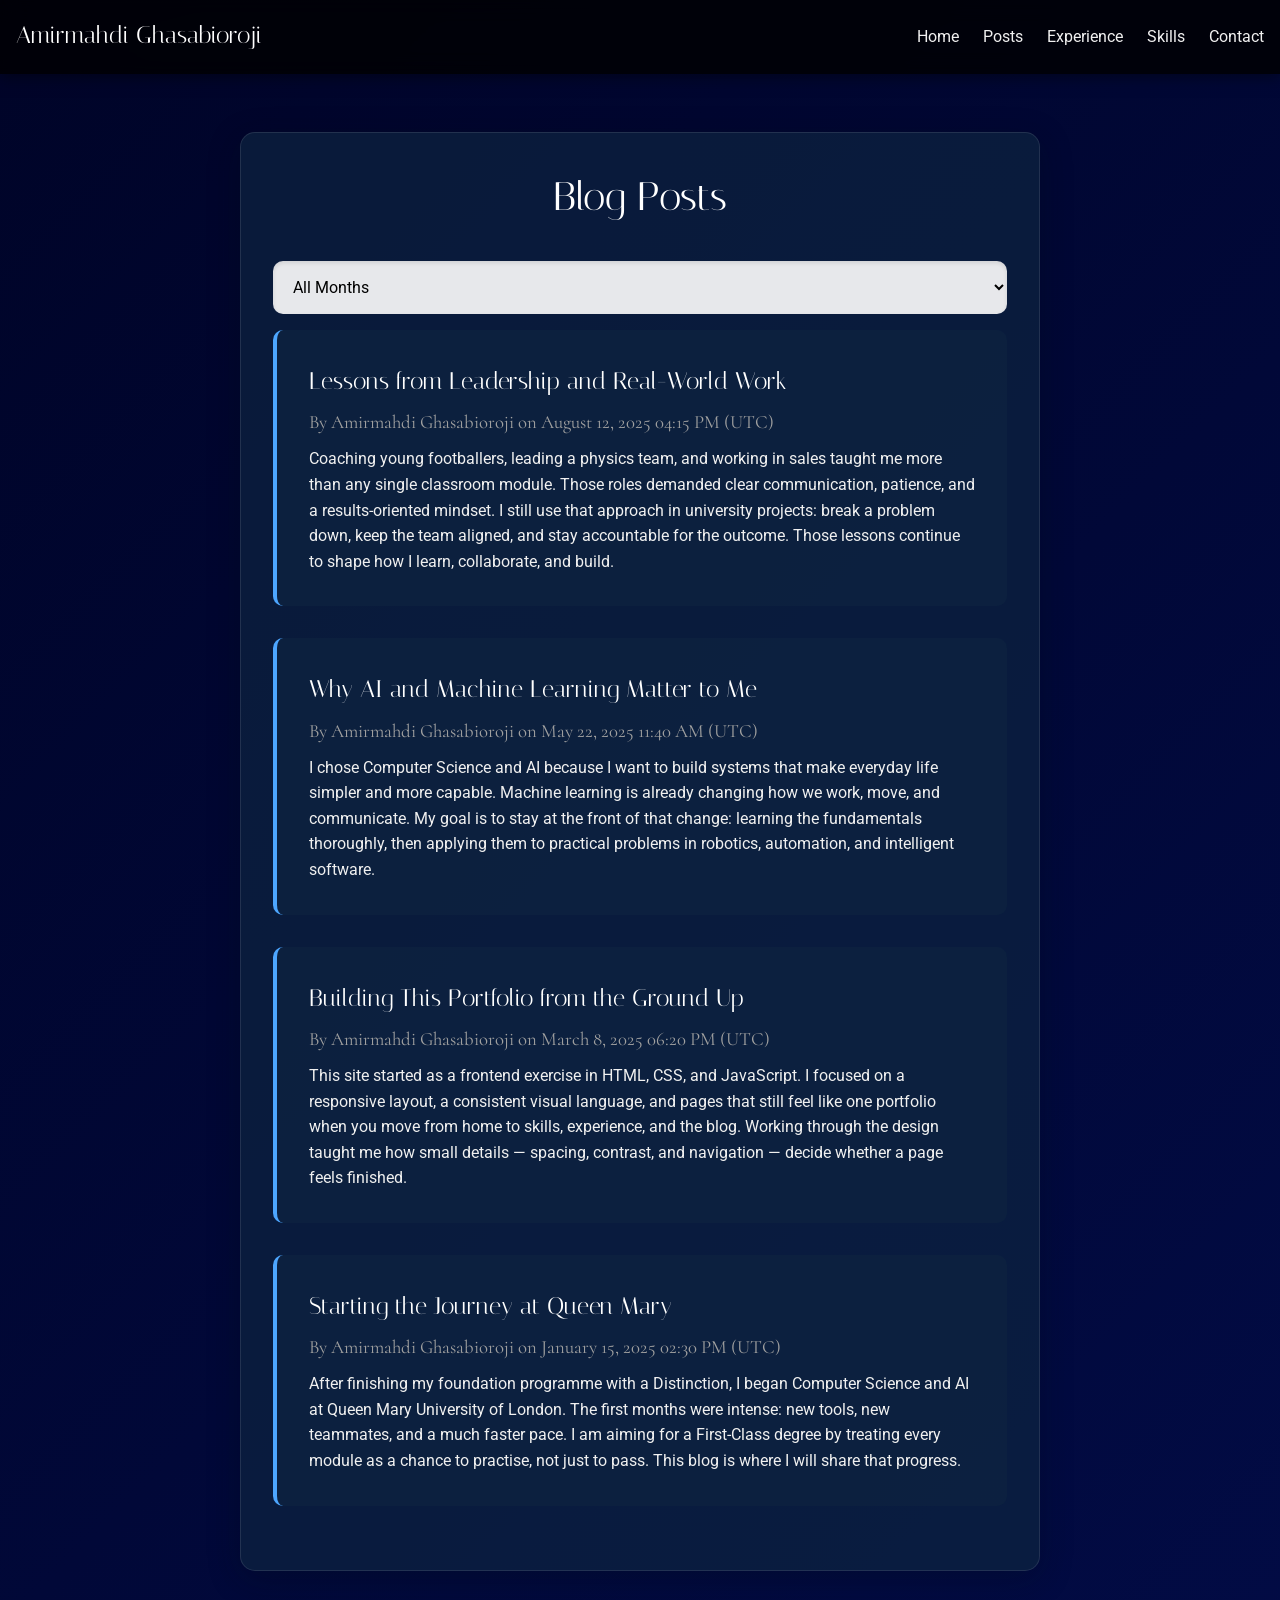
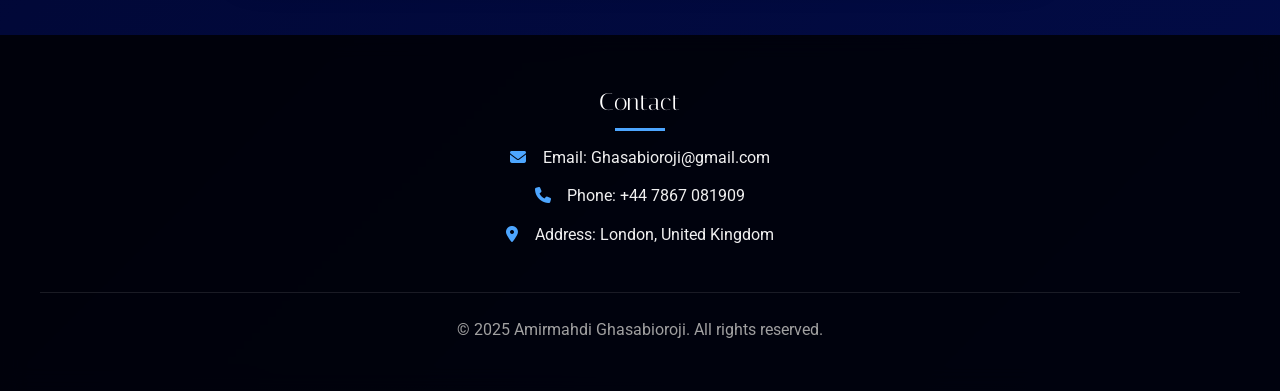
==== blog.html @ c10acae4 "Convert the public portfolio to static HTML for GitHub Pages. Move PHP login, posting, and MySQL blo" ====
<!DOCTYPE html>
<html lang="en">
<head>
    <meta charset="UTF-8">
    <meta name="viewport" content="width=device-width, initial-scale=1.0">
    <title>Blog Posts - Amirmahdi Ghasabioroji</title>
    <link rel="stylesheet" href="css/reset.css">
    <link rel="stylesheet" media="screen and (max-width: 1024px)" href="css/mobile.css">
    <link rel="stylesheet" href="css/portfolio.css">
    <link rel="stylesheet" href="css/addpost.css">
    <link rel="stylesheet" href="css/blog.css">
    <link href="https://fonts.googleapis.com/css2?family=Italiana&display=swap" rel="stylesheet">
    <link href="https://fonts.googleapis.com/css2?family=Italiana&family=Roboto:ital,wght@0,100..900;1,100..900&display=swap" rel="stylesheet">
    <link href="https://fonts.googleapis.com/css2?family=Cormorant:ital,wght@0,300..700;1,300..700&family=Italiana&family=Roboto:ital,wght@0,100..900;1,100..900&display=swap" rel="stylesheet">
    <link rel="stylesheet" href="https://cdnjs.cloudflare.com/ajax/libs/font-awesome/6.5.1/css/all.min.css">
    <script src="nav.js"></script>
    <script src="blog.js"></script>
</head>
<body>
    <header class="header">
        <div class="logo">
            <h1>Amirmahdi Ghasabioroji</h1>
        </div>
        <input type="checkbox" id="nav-toggle" class="nav-toggle">
        <label for="nav-toggle" class="hamburger">
            <span class="bar"></span>
            <span class="bar"></span>
            <span class="bar"></span>
        </label>
        <nav>
            <ul>
                <li><a href="index.html">Home</a></li>
                <li><a href="#blog">Posts</a></li>
                <li><a href="experience.html">Experience</a></li>
                <li><a href="skills.html">Skills</a></li>
                <li><a href="#contact">Contact</a></li>
            </ul>
        </nav>
    </header>

    <main>
        <section class="hero-section">
            <div class="blog-form-container">
                <h1 class="form-title" id="blog">Blog Posts</h1>

                <div class="form-field">
                    <label for="month-filter" class="visually-hidden">Filter posts by month</label>
                    <select id="month-filter" name="month" class="form-control">
                        <option value="all" selected>All Months</option>
                        <option value="Jan">Jan</option>
                        <option value="Mar">Mar</option>
                        <option value="May">May</option>
                        <option value="Aug">Aug</option>
                    </select>
                </div>

                <div class="blog-post" data-month="Aug">
                    <h2>Lessons from Leadership and Real-World Work</h2>
                    <h3 class="post-meta">
                        By Amirmahdi Ghasabioroji
                        on August 12, 2025 04:15 PM (UTC)
                    </h3>
                    <div class="post-content">
                        Coaching young footballers, leading a physics team, and working in sales taught me more than any single classroom module. Those roles demanded clear communication, patience, and a results-oriented mindset. I still use that approach in university projects: break a problem down, keep the team aligned, and stay accountable for the outcome. Those lessons continue to shape how I learn, collaborate, and build.
                    </div>
                </div>

                <div class="blog-post" data-month="May">
                    <h2>Why AI and Machine Learning Matter to Me</h2>
                    <h3 class="post-meta">
                        By Amirmahdi Ghasabioroji
                        on May 22, 2025 11:40 AM (UTC)
                    </h3>
                    <div class="post-content">
                        I chose Computer Science and AI because I want to build systems that make everyday life simpler and more capable. Machine learning is already changing how we work, move, and communicate. My goal is to stay at the front of that change: learning the fundamentals thoroughly, then applying them to practical problems in robotics, automation, and intelligent software.
                    </div>
                </div>

                <div class="blog-post" data-month="Mar">
                    <h2>Building This Portfolio from the Ground Up</h2>
                    <h3 class="post-meta">
                        By Amirmahdi Ghasabioroji
                        on March 8, 2025 06:20 PM (UTC)
                    </h3>
                    <div class="post-content">
                        This site started as a frontend exercise in HTML, CSS, and JavaScript. I focused on a responsive layout, a consistent visual language, and pages that still feel like one portfolio when you move from home to skills, experience, and the blog. Working through the design taught me how small details — spacing, contrast, and navigation — decide whether a page feels finished.
                    </div>
                </div>

                <div class="blog-post" data-month="Jan">
                    <h2>Starting the Journey at Queen Mary</h2>
                    <h3 class="post-meta">
                        By Amirmahdi Ghasabioroji
                        on January 15, 2025 02:30 PM (UTC)
                    </h3>
                    <div class="post-content">
                        After finishing my foundation programme with a Distinction, I began Computer Science and AI at Queen Mary University of London. The first months were intense: new tools, new teammates, and a much faster pace. I am aiming for a First-Class degree by treating every module as a chance to practise, not just to pass. This blog is where I will share that progress.
                    </div>
                </div>

                <p class="no-posts" hidden>No blog posts found.</p>
            </div>
        </section>
    </main>

    <footer id="contact">
        <div class="footer-content">
            <div class="contact-info">
                <h2>Contact</h2>
                <p><i class="fas fa-envelope"></i> Email: Ghasabioroji@gmail.com</p>
                <p><i class="fas fa-phone"></i> Phone: +44 7867 081909</p>
                <p><i class="fas fa-map-marker-alt"></i> Address: London, United Kingdom</p>
            </div>
            <div class="copyright">
                <p>&copy; 2025 Amirmahdi Ghasabioroji. All rights reserved.</p>
            </div>
        </div>
    </footer>
</body>
</html>
---- css/mobile.css ----
/* Responsive Design */
@media screen and (max-width: 1024px) {
    .grid-container {
        grid-template-columns: 1fr 2fr;
    }
    
    .blog-sidebar {
        grid-column: 1 / 3;
        grid-row: 2;
    }
    
    .timeline:before {
        left: 31px;
    }
    
    .timeline-item {
        width: 100%;
        padding-left: 70px;
        padding-right: 25px;
    }
    
    .timeline-item:nth-child(even) {
        left: 0;
    }
    
    .timeline-item:nth-child(odd)::after,
    .timeline-item:nth-child(even)::after {
        left: 16px;
    }

    /* Container adjustments for tablet view */
    .container {
        grid-template-columns: 250px 1fr 200px;
        gap: 10px;
    }
}

@media screen and (max-width: 768px) {
    /* Container layout for mobile */
    .container {
        grid-template-columns: 1fr;
        grid-template-areas:
            "header"
            "left-sidebar"
            "content"
            "right-sidebar"
            "footer";
        gap: 10px;
        padding: 10px;
    }

    .header {
        position: relative;
        padding: 15px;
    }

    .nav-toggle {
        display: none;
    }

    .hamburger {
        display: block;
        position: absolute;
        right: 20px;
        top: 50%;
        transform: translateY(-50%);
        width: 30px;
        cursor: pointer;
        z-index: 1100;
    }

    .hamburger .bar {
        display: block;
        height: 3px;
        width: 100%;
        background-color: #ffffff;
        margin: 6px 0;
        transition: all 0.3s ease-in-out;
    }

    nav {
        position: fixed;
        top: 0;
        left: 0;
        width: 100%;
        height: 100vh;
        background: linear-gradient(135deg, rgba(0,0,0,0.9) 0%, rgba(22,22,22,0.95) 100%);
        transform: translateX(-100%);
        transition: transform 0.4s cubic-bezier(0.77, 0.2, 0.05, 1);
        z-index: 1000;
        display: flex;
        align-items: center;
        justify-content: center;
        opacity: 0;
    }

    nav ul {
        display: flex;
        flex-direction: column;
        align-items: center;
        justify-content: center;
        width: 100%;
        padding: 0;
        list-style: none;
        gap: 2rem;
    }

    nav li {
        opacity: 0;
        transform: translateY(20px);
        transition: all 0.5s ease;
        text-align: center;
    }

    nav li a {
        color: #ffffff;
        text-decoration: none;
        font-size: 2rem;
        font-weight: 300;
        padding: 10px 20px;
        border-radius: 5px;
        transition: all 0.3s ease;
    }

    nav li a:hover {
        background-color: rgba(255,255,255,0.2);
        transform: scale(1.1);
    }

    /* Checked state animations */
    .nav-toggle:checked ~ nav {
        transform: translateX(0);
        opacity: 1;
    }

    .nav-toggle:checked ~ nav ul li {
        opacity: 1;
        transform: translateY(0);
    }

    .nav-toggle:checked ~ nav ul li:nth-child(1) { transition-delay: 0.1s; }
    .nav-toggle:checked ~ nav ul li:nth-child(2) { transition-delay: 0.2s; }
    .nav-toggle:checked ~ nav ul li:nth-child(3) { transition-delay: 0.3s; }
    .nav-toggle:checked ~ nav ul li:nth-child(4) { transition-delay: 0.4s; }
    .nav-toggle:checked ~ nav ul li:nth-child(5) { transition-delay: 0.5s; }
    .nav-toggle:checked ~ nav ul li:nth-child(6) { transition-delay: 0.6s; }
    .nav-toggle:checked ~ nav ul li:nth-child(7) { transition-delay: 0.7s; }

    /* Hamburger transform on click */
    .nav-toggle:checked + .hamburger .bar:nth-child(1) {
        transform: rotate(-45deg) translate(-5px, 6px);
        background-color: #ffffff;
    }

    .nav-toggle:checked + .hamburger .bar:nth-child(2) {
        opacity: 0;
    }

    .nav-toggle:checked + .hamburger .bar:nth-child(3) {
        transform: rotate(45deg) translate(-5px, -6px);
        background-color: #ffffff;
    }
    .grid-container {
        grid-template-columns: 1fr;
    }
    
    .blog-sidebar {
        grid-column: 1;
    }
    
    /* Content adjustments */
    .about-me, .education-content {
        flex-direction: column;
    }
    
    .skills-container {
        grid-template-columns: 1fr;
    }

    /* Sidebar adjustments */
    .left-sidebar, .right-sidebar {
        margin-bottom: 15px;
    }

    /* Profile section adjustment */
    #myself {
        flex-direction: column;
    }

    .profile-image {
        margin-top: 15px;
    }
}

@media screen and (max-width: 480px) {
    .header .logo h1 {
        font-size: 1.2rem;
    }
    
    .timeline-content {
        padding: 15px;
    }
    
    .timeline-item {
        padding-left: 50px;
    }

    /* Smaller padding for tiny screens */
    .container {
        padding: 5px;
        gap: 5px;
    }

    /* Smaller text for small screens */
    body {
        font-size: 0.9rem;
    }

    /* Adjust skill layout for very small screens */
    .skill {
        grid-template-columns: 40px 1fr;
    }

    .skill-icon {
        width: 30px;
        height: 30px;
        font-size: 1rem;
    }
}
---- css/portfolio.css ----
body {
    font-family: Roboto, 'Segoe UI', Tahoma, Geneva, Verdana, sans-serif;
    background: linear-gradient(135deg, #000428 0%, #020c48 100%);
    color: #f0f0f0;
    line-height: 1.6;
}

h1, h2 {
    font-family: Italiana, Tahoma, Geneva, Verdana, sans-serif;
    font-weight: normal;
}

h3, h4 {
    font-family: Cormorant, Italiana, Tahoma, Geneva, Verdana, sans-serif;
    font-weight: normal;
}

html {
    scroll-behavior: smooth;
}

img {
    max-width: 100%;
    height: auto;
    border-radius: 5px;
}

a {
    text-decoration: none;
    color: #f0f0f0;
    transition: color 0.3s ease;
}

a:hover {
    color: #4da6ff;
}

ul {
    list-style: none;
}

h1, h2, h3, h4 {
    color: #ffffff;
    margin-bottom: 0.8rem;
}

main {
    max-width: 1400px;
    margin: 0 auto;
    padding: 0 1rem;
}

/* Header and Navigation */
.header {
    background: rgba(0, 0, 0, 0.8);
    backdrop-filter: blur(10px);
    position: fixed;
    width: 100%;
    top: 0;
    left: 0;
    z-index: 1000;
    box-shadow: 0 2px 15px rgba(0, 0, 0, 0.5);
}

.header .logo {
    padding: 1rem;
    float: left;
}

.header h1 {
    font-size: 1.5rem;
    margin: 0;
}

nav {
    float: right;
    padding: 1.5rem 1rem;
}

nav ul {
    display: flex;
}

nav li {
    margin-left: 1.5rem;
}

nav a {
    position: relative;
    padding: 0.5rem 0;
    transition: all 0.3s ease;
}

nav a:before {
    content: '';
    position: absolute;
    width: 0;
    height: 2px;
    bottom: 0;
    left: 0;
    background-color: #4da6ff;
    transition: all 0.3s ease;
}

nav a:hover:before {
    width: 100%;
}

.nav-toggle {
    display: none;
}

.nav-toggle-label {
    display: none;
    cursor: pointer;
}

/* Hero Section with Grid Layout */
.hero-section {
    padding-top: 100px;
    min-height: 100vh;
}

.grid-container {
    display: grid;
    grid-template-columns: 1fr 2fr 1fr;
    gap: 1.5rem;
    padding: 2rem 0;
}

/* Enhanced Left Column */
.left-column {
    display: flex;
    flex-direction: column;
    gap: 1.5rem;
}

.social-links {
    background: rgba(13, 36, 65, 0.7);
    padding: 1.5rem;
    border-radius: 15px;
    box-shadow: 0 8px 32px rgba(0, 12, 24, 0.3);
    border: 1px solid rgba(255, 255, 255, 0.1);
    transform: translateZ(0);
    transition: transform 0.3s ease, box-shadow 0.3s ease;
}

.social-links:hover {
    transform: translateY(-5px);
    box-shadow: 0 12px 24px rgba(0, 12, 24, 0.4);
}

.social-icon {
    display: flex;
    align-items: center;
    margin-bottom: 1rem;
    padding: 0.7rem;
    border-radius: 10px;
    transition: all 0.3s ease;
}

.social-icon:hover {
    transform: translateX(5px);
}

.social-icon i {
    font-size: 1.5rem;
    margin-right: 0.8rem;
}

.linkedin {
    background-color: #0077b5;
}

.instagram {
    background: linear-gradient(45deg, #f09433 0%, #e6683c 25%, #dc2743 50%, #cc2366 75%, #bc1888 100%);
}

.mission-box {
    background: rgba(13, 36, 65, 0.7);
    padding: 1.8rem;
    border-radius: 15px;
    box-shadow: 0 8px 32px rgba(0, 12, 24, 0.3);
    border: 1px solid rgba(255, 255, 255, 0.1);
    transform: translateZ(0);
    transition: transform 0.3s ease, box-shadow 0.3s ease;
}

.mission-box:hover {
    transform: translateY(-5px);
    box-shadow: 0 12px 24px rgba(10, 7, 54, 0.4);
}

.mission-box h3 {
    border-bottom: 2px solid #4da6ff;
    padding-bottom: 0.5rem;
    display: inline-block;
}


/* Enhanced Right Column */
.right-column {
    display: flex;
    flex-direction: column;
    gap: 1.5rem;
}

.about-me {
    background: rgba(13, 36, 65, 0.7);
    padding: 2rem;
    border-radius: 15px;
    display: flex;
    gap: 1.5rem;
    box-shadow: 0 8px 32px rgba(0, 12, 24, 0.3);
    border: 1px solid rgba(255, 255, 255, 0.1);
    transform: translateZ(0);
    transition: transform 0.3s ease, box-shadow 0.3s ease;
}

.about-me:hover {
    transform: translateY(-5px);
    box-shadow: 0 12px 24px rgba(0, 12, 24, 0.4);
}

.about-content {
    flex: 2;
}

.about-content h2 {
    border-bottom: 2px solid #4da6ff;
    padding-bottom: 0.5rem;
    display: inline-block;
}

.profile-image {
    flex: 1;
    display: flex;
    justify-content: center;
    align-items: center;
}

.profile-image figure {
    position: relative;
    overflow: hidden;
    border-radius: 15px;
    box-shadow: 0 5px 15px rgba(0, 0, 0, 0.3);
}

.profile-image img {
    transition: transform 0.5s ease;
}

.profile-image:hover img {
    transform: scale(1.05);
}

.education-box {
    background: rgba(13, 36, 65, 0.7);
    padding: 2rem;
    border-radius: 15px;
    box-shadow: 0 8px 32px rgba(0, 12, 24, 0.3);
    border: 1px solid rgba(255, 255, 255, 0.1);
    transform: translateZ();
    transition: transform 0.3s ease, box-shadow 0.3s ease;
}

.education-box:hover {
    transform: translateY(-5px);
    box-shadow: 0 12px 24px rgba(0, 12, 24, 0.4);
}

.education-box h2 {
    border-bottom: 2px solid #4da6ff;
    padding-bottom: 0.5rem;
    display: inline-block;
}

.education-content {
    display: flex;
    gap: 1.5rem;
    margin-top: 1rem;
}

.education-text {
    flex: 2;
}

.education-image {
    flex: 1;
    display: flex;
    justify-content: center;
    align-items: center;
}

.education-image figure {
    position: relative;
    overflow: hidden;
    border-radius: 15px;
    box-shadow: 0 5px 15px rgba(0, 0, 0, 0.3);
}

.education-image img {
    transition: transform 0.5s ease;
}

.education-image:hover img {
    transform: scale(1.05);
}

figcaption {
    text-align: center;
    margin-top: 0.8rem;
    font-style: italic;
    color: #a0a0a0;
    font-size: 0.9rem;
}

/* Enhanced Sidebar */
.blog-sidebar {
    background: rgba(13, 36, 65, 0.7);
    padding: 2rem;
    border-radius: 15px;
    box-shadow: 0 8px 32px rgba(0, 12, 24, 0.3);
    border: 1px solid rgba(255, 255, 255, 0.1);
    display: flex;
    flex-direction: column;
    gap: 1.5rem;
    transform: translateZ(0);
    transition: transform 0.3s ease, box-shadow 0.3s ease;
}

.blog-sidebar:hover {
    transform: translateY(-5px);
    box-shadow: 0 12px 24px rgba(0, 12, 24, 0.4);
}

.login-form {
    margin-bottom: 1.5rem;
}

.login-form h3 {
    border-bottom: 2px solid #4da6ff;
    padding-bottom: 0.5rem;
    display: inline-block;
}

.form-group {
    margin-bottom: 1rem;
}

.form-group input {
    width: 100%;
    padding: 0.8rem;
    border: none;
    border-radius: 10px;
    background-color: rgba(255, 255, 255, 0.9);
    box-shadow: inset 0 2px 4px rgba(0, 0, 0, 0.1);
    transition: all 0.3s ease;
}

.form-group input:focus {
    outline: none;
    box-shadow: inset 0 2px 4px rgba(0, 0, 0, 0.1), 0 0 0 3px rgba(77, 166, 255, 0.3);
}

.btn {
    display: inline-block;
    padding: 0.8rem 1.5rem;
    background: linear-gradient(90deg, #4da6ff, #0077b5);
    color: white;
    border: none;
    border-radius: 10px;
    cursor: pointer;
    transition: all 0.3s ease;
    width: 100%;
    font-weight: bold;
    box-shadow: 0 4px 6px rgba(0, 0, 0, 0.1);
}

.btn:hover {
    background: linear-gradient(90deg, #3a8ad4, #005f92);
    transform: translateY(-2px);
    box-shadow: 0 6px 8px rgba(0, 0, 0, 0.2);
}

.btn:active {
    transform: translateY(0);
    box-shadow: 0 2px 4px rgba(0, 0, 0, 0.1);
}

.sidebar-image {
    overflow: hidden;
    border-radius: 15px;
    box-shadow: 0 5px 15px rgba(0, 0, 0, 0.3);
}

.sidebar-image img {
    transition: transform 0.5s ease;
    width: 100%;
}

.sidebar-image:hover img {
    transform: scale(1.05);
}

/* Photo section between education and experience */
.photo-break {
    margin: 3rem 0;
    position: relative;
    height: 350px;
    overflow: hidden;
    border-radius: 15px;
    box-shadow: 0 15px 30px rgba(0, 0, 0, 0.3);
}

.photo-break img {
    width: 100%;
    height: 100%;
    object-fit: cover;
    transition: transform 0.5s ease;
}

.photo-break:hover img {
    transform: scale(1.05);
}

.photo-break::after {
    content: "The Journey";
    position: absolute;
    bottom: 30px;
    left: 30px;
    background: rgba(0, 0, 0, 0.7);
    padding: 10px 20px;
    border-radius: 5px;
    font-size: 1.5rem;
    font-weight: bold;
    color: white;
}

/* Button styles for main page */
.portfolio-button-container {
    text-align: center;
    margin: 3rem 0;
}

.portfolio-button {
    display: inline-flex;
    align-items: center;
    justify-content: center;
    padding: 1rem 2rem;
    background: linear-gradient(90deg, #4da6ff, #0077b5);
    color: white;
    border-radius: 50px;
    font-weight: bold;
    font-size: 1.1rem;
    box-shadow: 0 10px 20px rgba(0, 119, 181, 0.3);
    transition: all 0.3s ease;
    text-decoration: none;
    border: 2px solid transparent;
}

.portfolio-button:hover {
    transform: translateY(-5px);
    box-shadow: 0 15px 25px rgba(0, 119, 181, 0.4);
    background: linear-gradient(90deg, #3a8ad4, #005f92);
}

.portfolio-button:active {
    transform: translateY(-2px);
    box-shadow: 0 8px 15px rgba(0, 119, 181, 0.3);
}

.portfolio-button i {
    margin-left: 0.8rem;
    transition: transform 0.3s ease;
}

.portfolio-button:hover i {
    transform: translateX(5px);
}

/* Skills Section */
.skills-section {
    padding: 4rem 1rem;
    margin-top: 2rem;
    background: rgba(10, 23, 40, 0.7);
    border-radius: 15px;
    box-shadow: 0 8px 32px rgba(0, 12, 24, 0.3);
    border: 1px solid rgba(255, 255, 255, 0.1);
}

.skills-section h2 {
    text-align: center;
    margin-bottom: 2rem;
    position: relative;
    display: inline-block;
    left: 50%;
    transform: translateX(-50%);
}

.skills-section h2:after {
    content: '';
    display: block;
    width: 50px;
    height: 3px;
    background: #4da6ff;
    position: absolute;
    bottom: -10px;
    left: 50%;
    transform: translateX(-50%);
}

.skills-container {
    display: grid;
    grid-template-columns: repeat(auto-fit, minmax(300px, 1fr));
    gap: 2rem;
    margin-top: 2rem;
}

.skill {
    margin-bottom: 1.5rem;
}

.skill-name {
    margin-bottom: 0.8rem;
    font-weight: bold;
    font-size: 1.1rem;
    display: flex;
    justify-content: space-between;
}

.skill-name:after {
    content: attr(data-level);
    color: #4da6ff;
}

.skill-bar {
    width: 100%;
    height: 12px;
    background-color: rgba(255, 255, 255, 0.1);
    border-radius: 10px;
    overflow: hidden;
    box-shadow: inset 0 1px 3px rgba(0, 0, 0, 0.3);
}

.skill-level {
    height: 100%;
    background: linear-gradient(90deg, #00c6ff, #320b71);
    border-radius: 10px;
    position: relative;
    animation: fillBar 2s ease-out forwards;
    box-shadow: 0 0 10px rgba(0, 198, 255, 0.5);
}

.skill-level[data-level="65%"] { width: 65%; }
.skill-level[data-level="85%"] { width: 85%; }
.skill-level[data-level="60%"] { width: 60%; }
.skill-level[data-level="95%"] { width: 95%; }
.skill-level[data-level="90%"] { width: 90%; }
.skill-level[data-level="85%"] { width: 85%; }
.skill-level[data-level="85%"] { width: 95%; }
.skill-level[data-level="85%"] { width: 90%; }

@keyframes fillBar {
    from { width: 0; }
    to { width: attr(data-level); }
}

/* Footer */
footer {
    background: rgba(0, 0, 0, 0.8);
    backdrop-filter: blur(10px);
    padding: 3rem 1rem;
    margin-top: 4rem;
}

.footer-content {
    max-width: 1200px;
    margin: 0 auto;
    display: flex;
    flex-direction: column;
    align-items: center;
}

.contact-info {
    text-align: center;
    margin-bottom: 2rem;
}

.contact-info h2 {
    position: relative;
    display: inline-block;
    margin-bottom: 1.5rem;
}

.contact-info h2:after {
    content: '';
    display: block;
    width: 50px;
    height: 3px;
    background: #4da6ff;
    position: absolute;
    bottom: -10px;
    left: 50%;
    transform: translateX(-50%);
}

.contact-info p {
    margin-bottom: 0.8rem;
    transition: transform 0.3s ease;
}

.contact-info p:hover {
    transform: translateX(5px);
}

.contact-info i {
    margin-right: 0.8rem;
    color: #4da6ff;
}

.copyright {
    text-align: center;
    color: #a0a0a0;
    padding-top: 1.5rem;
    border-top: 1px solid rgba(255, 255, 255, 0.1);
    width: 100%;
}
---- css/addpost.css ----
.blog-form-container {
    max-width: 800px;
    margin: 2rem auto;
    padding: 2rem;
    background: rgba(13, 36, 65, 0.7);
    border-radius: 15px;
    box-shadow: 0 8px 32px rgba(0, 12, 24, 0.3);
    border: 1px solid rgba(255, 255, 255, 0.1);
    transform: translateZ(0);
    transition: transform 0.3s ease, box-shadow 0.3s ease;
}

.blog-form-container:hover {
    transform: translateY(-5px);
    box-shadow: 0 12px 24px rgba(0, 12, 24, 0.4);
}

.form-title {
    text-align: center;
    font-size: 2.5rem;
    margin-bottom: 2rem;
    font-family: Italiana, Tahoma, Geneva, Verdana, sans-serif;
    color: white;
}

.form-field {
    margin-bottom: 1.5rem;
}

.form-field input,
.form-field textarea {
    width: 100%;
    padding: 1rem;
    border: none;
    border-radius: 10px;
    background-color: rgba(255, 255, 255, 0.9);
    box-shadow: inset 0 2px 4px rgba(0, 0, 0, 0.1);
    transition: all 0.3s ease;
    font-family: Roboto, 'Segoe UI', Tahoma, Geneva, Verdana, sans-serif;
    font-size: 1rem;
    box-sizing: border-box;
}

.form-field input:focus,
.form-field textarea:focus {
    outline: none;
    box-shadow: inset 0 2px 4px rgba(0, 0, 0, 0.1), 0 0 0 3px rgba(77, 166, 255, 0.3);
}

.form-field textarea {
    min-height: 200px;
    resize: vertical;
}

.form-buttons {
    display: flex;
    justify-content: space-between;
    gap: 1rem;
    margin-top: 2rem;
}

.form-button {
    flex: 1;
    display: inline-block;
    padding: 1rem;
    background: linear-gradient(90deg, #4da6ff, #0077b5);
    color: white;
    border: none;
    border-radius: 10px;
    cursor: pointer;
    transition: all 0.3s ease;
    font-weight: bold;
    font-size: 1.1rem;
    text-align: center;
    box-shadow: 0 4px 6px rgba(0, 0, 0, 0.1);
}

.form-button:hover {
    background: linear-gradient(90deg, #3a8ad4, #005f92);
    transform: translateY(-2px);
    box-shadow: 0 6px 8px rgba(0, 0, 0, 0.2);
}

.form-button:active {
    transform: translateY(0);
    box-shadow: 0 2px 4px rgba(0, 0, 0, 0.1);
}

.form-button.clear {
    background: linear-gradient(90deg, #2c3e50, #1a252f);
}

.form-button.clear:hover {
    background: linear-gradient(90deg, #34495e, #2c3e50);
}

.form-field .error {
    border: 2.5px solid red;
    outline: none;
    box-shadow: 0 0 5px rgba(255, 0, 0, 0.5);
    animation: shake 0.3s linear;
}

.error-message {
    background-color: rgba(255, 0, 0, 0.2);
    color: #fff;
    padding: 10px;
    margin-bottom: 20px;
    border-radius: 5px;
    text-align: center;
    border-left: 4px solid #ff3333;
}

@keyframes shake {
    0%, 100% { transform: translateX(0); }
    25% { transform: translateX(-5px); }
    75% { transform: translateX(5px); }
}

@media screen and (max-width: 768px) {
    .blog-form-container {
        margin: 1rem;
        padding: 1.5rem;
    }
    
    .form-buttons {
        flex-direction: column;
    }
}
---- css/blog.css ----
/* blog.css */
.blog-form-container {
    max-width: 800px;
    margin: 2rem auto;
    padding: 2rem;
}

.blog-post {
    background: rgba(13, 36, 65, 0.7);
    padding: 2rem;
    margin-bottom: 2rem;
    border-radius: 10px;
    border-left: 4px solid #4da6ff;
    animation: fadeIn 0.7s ease-in-out;
}

.blog-post h2 {
    color: #ffffff;
    margin-bottom: 0.5rem;
}

.blog-post .post-meta {
    color: #a0a0a0;
    margin-bottom: 0.5rem;
}

.blog-post .post-content {
    color: #f0f0f0;
    line-height: 1.6;
}

.form-field {
    margin-bottom: 1rem;
}

.form-field select,
.form-field .form-control {
    width: 100%;
    padding: 1rem;
    border: none;
    border-radius: 10px;
    background-color: rgba(255, 255, 255, 0.9);
    box-shadow: inset 0 2px 4px rgba(0, 0, 0, 0.1);
    font-family: Roboto, 'Segoe UI', Tahoma, Geneva, Verdana, sans-serif;
    font-size: 1rem;
    box-sizing: border-box;
}

.form-field select:focus,
.form-field .form-control:focus {
    outline: none;
    box-shadow: inset 0 2px 4px rgba(0, 0, 0, 0.1), 0 0 0 3px rgba(77, 166, 255, 0.3);
}

.visually-hidden {
    position: absolute;
    width: 1px;
    height: 1px;
    padding: 0;
    margin: -1px;
    overflow: hidden;
    clip: rect(0, 0, 0, 0);
    white-space: nowrap;
    border: 0;
}

.no-posts {
    text-align: center;
    color: #a0a0a0;
}

.blog-post[hidden],
.no-posts[hidden] {
    display: none !important;
}

@keyframes fadeIn {
    from { opacity: 0; transform: translateY(10px); }
    to { opacity: 1; transform: translateY(0); }
}
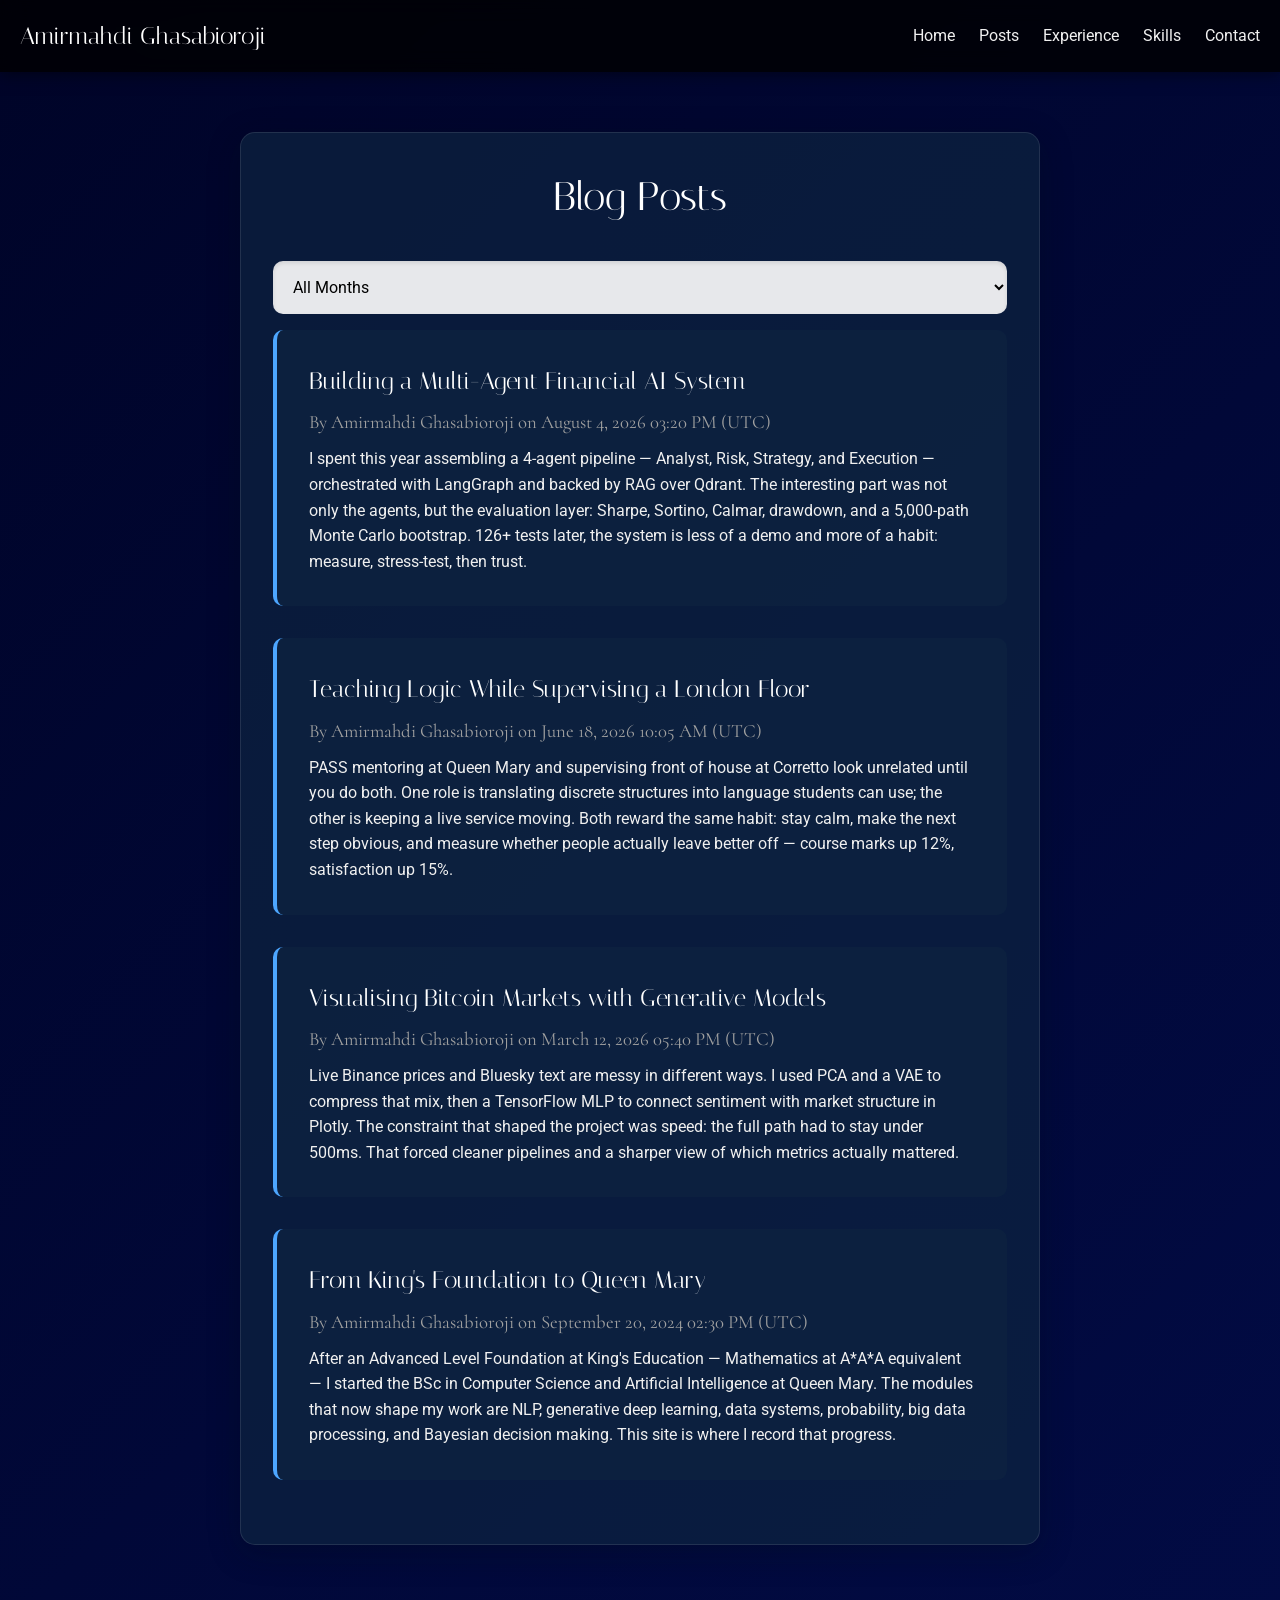
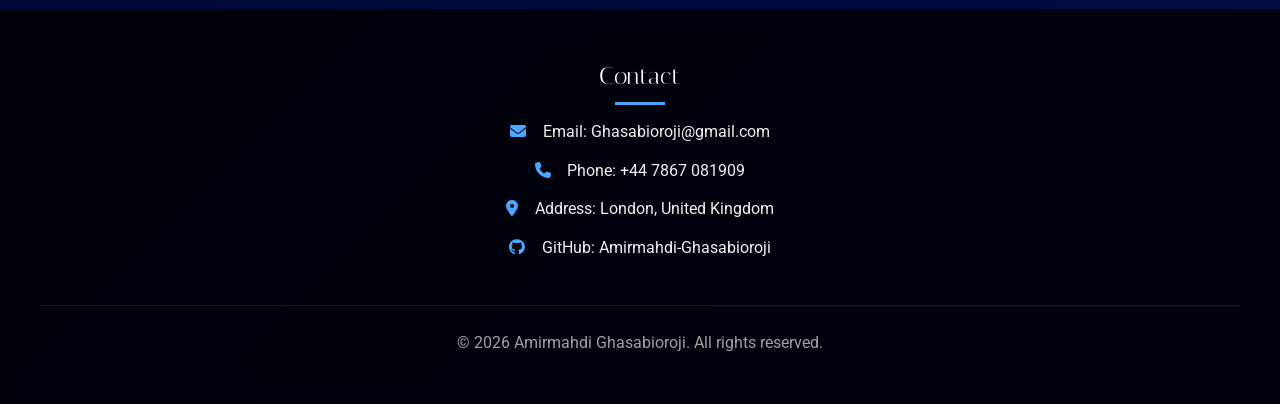
==== commit 12d46b68: "Update portfolio content from the latest CV and fix mobile layout. Replace education, experience, pr" ====
--- a/blog.html
+++ b/blog.html
@@ -5,10 +5,10 @@
     <meta name="viewport" content="width=device-width, initial-scale=1.0">
     <title>Blog Posts - Amirmahdi Ghasabioroji</title>
     <link rel="stylesheet" href="css/reset.css">
-    <link rel="stylesheet" media="screen and (max-width: 1024px)" href="css/mobile.css">
     <link rel="stylesheet" href="css/portfolio.css">
     <link rel="stylesheet" href="css/addpost.css">
     <link rel="stylesheet" href="css/blog.css">
+    <link rel="stylesheet" href="css/mobile.css">
     <link href="https://fonts.googleapis.com/css2?family=Italiana&display=swap" rel="stylesheet">
     <link href="https://fonts.googleapis.com/css2?family=Italiana&family=Roboto:ital,wght@0,100..900;1,100..900&display=swap" rel="stylesheet">
     <link href="https://fonts.googleapis.com/css2?family=Cormorant:ital,wght@0,300..700;1,300..700&family=Italiana&family=Roboto:ital,wght@0,100..900;1,100..900&display=swap" rel="stylesheet">
@@ -22,7 +22,7 @@
             <h1>Amirmahdi Ghasabioroji</h1>
         </div>
         <input type="checkbox" id="nav-toggle" class="nav-toggle">
-        <label for="nav-toggle" class="hamburger">
+        <label for="nav-toggle" class="hamburger" aria-label="Open navigation">
             <span class="bar"></span>
             <span class="bar"></span>
             <span class="bar"></span>
@@ -47,54 +47,54 @@
                     <label for="month-filter" class="visually-hidden">Filter posts by month</label>
                     <select id="month-filter" name="month" class="form-control">
                         <option value="all" selected>All Months</option>
-                        <option value="Jan">Jan</option>
+                        <option value="Aug">Aug</option>
+                        <option value="Jun">Jun</option>
                         <option value="Mar">Mar</option>
-                        <option value="May">May</option>
-                        <option value="Aug">Aug</option>
+                        <option value="Sep">Sep</option>
                     </select>
                 </div>
 
                 <div class="blog-post" data-month="Aug">
-                    <h2>Lessons from Leadership and Real-World Work</h2>
+                    <h2>Building a Multi-Agent Financial AI System</h2>
                     <h3 class="post-meta">
                         By Amirmahdi Ghasabioroji
-                        on August 12, 2025 04:15 PM (UTC)
+                        on August 4, 2026 03:20 PM (UTC)
                     </h3>
                     <div class="post-content">
-                        Coaching young footballers, leading a physics team, and working in sales taught me more than any single classroom module. Those roles demanded clear communication, patience, and a results-oriented mindset. I still use that approach in university projects: break a problem down, keep the team aligned, and stay accountable for the outcome. Those lessons continue to shape how I learn, collaborate, and build.
+                        I spent this year assembling a 4-agent pipeline — Analyst, Risk, Strategy, and Execution — orchestrated with LangGraph and backed by RAG over Qdrant. The interesting part was not only the agents, but the evaluation layer: Sharpe, Sortino, Calmar, drawdown, and a 5,000-path Monte Carlo bootstrap. 126+ tests later, the system is less of a demo and more of a habit: measure, stress-test, then trust.
                     </div>
                 </div>
 
-                <div class="blog-post" data-month="May">
-                    <h2>Why AI and Machine Learning Matter to Me</h2>
+                <div class="blog-post" data-month="Jun">
+                    <h2>Teaching Logic While Supervising a London Floor</h2>
                     <h3 class="post-meta">
                         By Amirmahdi Ghasabioroji
-                        on May 22, 2025 11:40 AM (UTC)
+                        on June 18, 2026 10:05 AM (UTC)
                     </h3>
                     <div class="post-content">
-                        I chose Computer Science and AI because I want to build systems that make everyday life simpler and more capable. Machine learning is already changing how we work, move, and communicate. My goal is to stay at the front of that change: learning the fundamentals thoroughly, then applying them to practical problems in robotics, automation, and intelligent software.
+                        PASS mentoring at Queen Mary and supervising front of house at Corretto look unrelated until you do both. One role is translating discrete structures into language students can use; the other is keeping a live service moving. Both reward the same habit: stay calm, make the next step obvious, and measure whether people actually leave better off — course marks up 12%, satisfaction up 15%.
                     </div>
                 </div>
 
                 <div class="blog-post" data-month="Mar">
-                    <h2>Building This Portfolio from the Ground Up</h2>
+                    <h2>Visualising Bitcoin Markets with Generative Models</h2>
                     <h3 class="post-meta">
                         By Amirmahdi Ghasabioroji
-                        on March 8, 2025 06:20 PM (UTC)
+                        on March 12, 2026 05:40 PM (UTC)
                     </h3>
                     <div class="post-content">
-                        This site started as a frontend exercise in HTML, CSS, and JavaScript. I focused on a responsive layout, a consistent visual language, and pages that still feel like one portfolio when you move from home to skills, experience, and the blog. Working through the design taught me how small details — spacing, contrast, and navigation — decide whether a page feels finished.
+                        Live Binance prices and Bluesky text are messy in different ways. I used PCA and a VAE to compress that mix, then a TensorFlow MLP to connect sentiment with market structure in Plotly. The constraint that shaped the project was speed: the full path had to stay under 500ms. That forced cleaner pipelines and a sharper view of which metrics actually mattered.
                     </div>
                 </div>
 
-                <div class="blog-post" data-month="Jan">
-                    <h2>Starting the Journey at Queen Mary</h2>
+                <div class="blog-post" data-month="Sep">
+                    <h2>From King's Foundation to Queen Mary</h2>
                     <h3 class="post-meta">
                         By Amirmahdi Ghasabioroji
-                        on January 15, 2025 02:30 PM (UTC)
+                        on September 20, 2024 02:30 PM (UTC)
                     </h3>
                     <div class="post-content">
-                        After finishing my foundation programme with a Distinction, I began Computer Science and AI at Queen Mary University of London. The first months were intense: new tools, new teammates, and a much faster pace. I am aiming for a First-Class degree by treating every module as a chance to practise, not just to pass. This blog is where I will share that progress.
+                        After an Advanced Level Foundation at King's Education — Mathematics at A*A*A equivalent — I started the BSc in Computer Science and Artificial Intelligence at Queen Mary. The modules that now shape my work are NLP, generative deep learning, data systems, probability, big data processing, and Bayesian decision making. This site is where I record that progress.
                     </div>
                 </div>
 
@@ -110,9 +110,10 @@
                 <p><i class="fas fa-envelope"></i> Email: Ghasabioroji@gmail.com</p>
                 <p><i class="fas fa-phone"></i> Phone: +44 7867 081909</p>
                 <p><i class="fas fa-map-marker-alt"></i> Address: London, United Kingdom</p>
+                <p><i class="fab fa-github"></i> GitHub: <a href="https://github.com/Amirmahdi-Ghasabioroji">Amirmahdi-Ghasabioroji</a></p>
             </div>
             <div class="copyright">
-                <p>&copy; 2025 Amirmahdi Ghasabioroji. All rights reserved.</p>
+                <p>&copy; 2026 Amirmahdi Ghasabioroji. All rights reserved.</p>
             </div>
         </div>
     </footer>
--- a/css/portfolio.css
+++ b/css/portfolio.css
@@ -3,6 +3,11 @@
     background: linear-gradient(135deg, #000428 0%, #020c48 100%);
     color: #f0f0f0;
     line-height: 1.6;
+    overflow-x: hidden;
+}
+
+body.nav-open {
+    overflow: hidden;
 }
 
 h1, h2 {
@@ -60,29 +65,41 @@
     left: 0;
     z-index: 1000;
     box-shadow: 0 2px 15px rgba(0, 0, 0, 0.5);
+    display: flex;
+    align-items: center;
+    justify-content: space-between;
+    gap: 1rem;
+    padding: 0.75rem 1.25rem;
+    min-height: 72px;
 }
 
 .header .logo {
-    padding: 1rem;
-    float: left;
+    padding: 0;
+    float: none;
+    min-width: 0;
+    flex: 1 1 auto;
 }
 
 .header h1 {
-    font-size: 1.5rem;
+    font-size: clamp(1rem, 2.4vw, 1.5rem);
     margin: 0;
+    line-height: 1.2;
 }
 
 nav {
-    float: right;
-    padding: 1.5rem 1rem;
+    float: none;
+    padding: 0;
 }
 
 nav ul {
     display: flex;
+    flex-wrap: wrap;
+    justify-content: flex-end;
+    gap: 0.4rem 1.5rem;
 }
 
 nav li {
-    margin-left: 1.5rem;
+    margin-left: 0;
 }
 
 nav a {
@@ -107,6 +124,12 @@
 }
 
 .nav-toggle {
+    position: absolute;
+    opacity: 0;
+    pointer-events: none;
+}
+
+.hamburger {
     display: none;
 }
 
@@ -124,12 +147,14 @@
 .grid-container {
     display: grid;
     grid-template-columns: 1fr 2fr 1fr;
+    grid-template-areas: "left main sidebar";
     gap: 1.5rem;
     padding: 2rem 0;
 }
 
 /* Enhanced Left Column */
 .left-column {
+    grid-area: left;
     display: flex;
     flex-direction: column;
     gap: 1.5rem;
@@ -176,6 +201,10 @@
     background: linear-gradient(45deg, #f09433 0%, #e6683c 25%, #dc2743 50%, #cc2366 75%, #bc1888 100%);
 }
 
+.github {
+    background-color: #24292f;
+}
+
 .mission-box {
     background: rgba(13, 36, 65, 0.7);
     padding: 1.8rem;
@@ -200,9 +229,11 @@
 
 /* Enhanced Right Column */
 .right-column {
+    grid-area: main;
     display: flex;
     flex-direction: column;
     gap: 1.5rem;
+    min-width: 0;
 }
 
 .about-me {
@@ -283,6 +314,26 @@
 
 .education-text {
     flex: 2;
+    min-width: 0;
+}
+
+.education-entry {
+    margin-bottom: 1.25rem;
+}
+
+.education-entry:last-child {
+    margin-bottom: 0;
+}
+
+.education-entry h3 {
+    font-size: 1.15rem;
+    margin-bottom: 0.35rem;
+}
+
+.education-meta {
+    color: #4da6ff;
+    font-size: 0.95rem;
+    margin-bottom: 0.5rem;
 }
 
 .education-image {
@@ -317,6 +368,7 @@
 
 /* Enhanced Sidebar */
 .blog-sidebar {
+    grid-area: sidebar;
     background: rgba(13, 36, 65, 0.7);
     padding: 2rem;
     border-radius: 15px;
@@ -327,6 +379,7 @@
     gap: 1.5rem;
     transform: translateZ(0);
     transition: transform 0.3s ease, box-shadow 0.3s ease;
+    min-width: 0;
 }
 
 .blog-sidebar:hover {
@@ -457,6 +510,9 @@
     transition: all 0.3s ease;
     text-decoration: none;
     border: 2px solid transparent;
+    max-width: 100%;
+    white-space: normal;
+    text-align: center;
 }
 
 .portfolio-button:hover {
--- a/css/mobile.css
+++ b/css/mobile.css
@@ -1,80 +1,63 @@
-/* Responsive Design */
+/* Responsive layout — loaded last so these rules win over page CSS */
+
+@media screen and (max-width: 1100px) {
+    .header {
+        flex-wrap: nowrap;
+    }
+
+    nav ul {
+        gap: 0.3rem 1rem;
+    }
+
+    nav a {
+        font-size: 0.95rem;
+    }
+}
+
 @media screen and (max-width: 1024px) {
-    .grid-container {
-        grid-template-columns: 1fr 2fr;
-    }
-    
-    .blog-sidebar {
-        grid-column: 1 / 3;
-        grid-row: 2;
-    }
-    
-    .timeline:before {
-        left: 31px;
-    }
-    
-    .timeline-item {
-        width: 100%;
-        padding-left: 70px;
-        padding-right: 25px;
-    }
-    
-    .timeline-item:nth-child(even) {
-        left: 0;
-    }
-    
-    .timeline-item:nth-child(odd)::after,
-    .timeline-item:nth-child(even)::after {
-        left: 16px;
-    }
-
-    /* Container adjustments for tablet view */
-    .container {
-        grid-template-columns: 250px 1fr 200px;
-        gap: 10px;
-    }
-}
-
-@media screen and (max-width: 768px) {
-    /* Container layout for mobile */
-    .container {
-        grid-template-columns: 1fr;
-        grid-template-areas:
-            "header"
-            "left-sidebar"
-            "content"
-            "right-sidebar"
-            "footer";
-        gap: 10px;
+    main {
+        padding: 0 0.9rem;
+        width: 100%;
+    }
+
+    .header {
+        position: fixed;
+        padding: 0.7rem 1rem;
+        min-height: 64px;
+        gap: 0.75rem;
+    }
+
+    .header .logo {
+        padding-right: 0.5rem;
+    }
+
+    .header h1 {
+        font-size: clamp(0.95rem, 3.2vw, 1.2rem);
+        white-space: normal;
+    }
+
+    .hamburger {
+        display: flex;
+        flex-direction: column;
+        justify-content: center;
+        align-items: center;
+        position: relative;
+        z-index: 1100;
+        width: 44px;
+        height: 44px;
+        margin: 0;
         padding: 10px;
-    }
-
-    .header {
-        position: relative;
-        padding: 15px;
-    }
-
-    .nav-toggle {
-        display: none;
-    }
-
-    .hamburger {
-        display: block;
-        position: absolute;
-        right: 20px;
-        top: 50%;
-        transform: translateY(-50%);
-        width: 30px;
         cursor: pointer;
-        z-index: 1100;
+        flex: 0 0 auto;
     }
 
     .hamburger .bar {
         display: block;
         height: 3px;
-        width: 100%;
+        width: 22px;
         background-color: #ffffff;
-        margin: 6px 0;
+        margin: 2px 0;
+        border-radius: 2px;
         transition: all 0.3s ease-in-out;
     }
 
@@ -83,15 +66,19 @@
         top: 0;
         left: 0;
         width: 100%;
+        height: 100dvh;
         height: 100vh;
-        background: linear-gradient(135deg, rgba(0,0,0,0.9) 0%, rgba(22,22,22,0.95) 100%);
+        background: linear-gradient(135deg, rgba(0, 0, 0, 0.96) 0%, rgba(8, 18, 48, 0.98) 100%);
         transform: translateX(-100%);
-        transition: transform 0.4s cubic-bezier(0.77, 0.2, 0.05, 1);
-        z-index: 1000;
+        transition: transform 0.35s ease, opacity 0.35s ease;
+        z-index: 1050;
         display: flex;
         align-items: center;
         justify-content: center;
         opacity: 0;
+        padding: 5rem 1.5rem 2rem;
+        overflow-y: auto;
+        float: none;
     }
 
     nav ul {
@@ -101,33 +88,42 @@
         justify-content: center;
         width: 100%;
         padding: 0;
+        margin: 0;
         list-style: none;
-        gap: 2rem;
+        gap: 0.75rem;
+        flex-wrap: nowrap;
     }
 
     nav li {
         opacity: 0;
-        transform: translateY(20px);
-        transition: all 0.5s ease;
+        transform: translateY(16px);
+        transition: all 0.4s ease;
         text-align: center;
+        width: 100%;
+        margin: 0;
     }
 
     nav li a {
+        display: block;
         color: #ffffff;
         text-decoration: none;
-        font-size: 2rem;
+        font-size: clamp(1.35rem, 5vw, 1.85rem);
         font-weight: 300;
-        padding: 10px 20px;
-        border-radius: 5px;
+        padding: 0.7rem 1rem;
+        border-radius: 8px;
         transition: all 0.3s ease;
     }
 
-    nav li a:hover {
-        background-color: rgba(255,255,255,0.2);
-        transform: scale(1.1);
-    }
-
-    /* Checked state animations */
+    nav li a:before {
+        display: none;
+    }
+
+    nav li a:hover,
+    nav li a:focus {
+        background-color: rgba(255, 255, 255, 0.12);
+        transform: none;
+    }
+
     .nav-toggle:checked ~ nav {
         transform: translateX(0);
         opacity: 1;
@@ -138,17 +134,17 @@
         transform: translateY(0);
     }
 
-    .nav-toggle:checked ~ nav ul li:nth-child(1) { transition-delay: 0.1s; }
-    .nav-toggle:checked ~ nav ul li:nth-child(2) { transition-delay: 0.2s; }
-    .nav-toggle:checked ~ nav ul li:nth-child(3) { transition-delay: 0.3s; }
-    .nav-toggle:checked ~ nav ul li:nth-child(4) { transition-delay: 0.4s; }
-    .nav-toggle:checked ~ nav ul li:nth-child(5) { transition-delay: 0.5s; }
-    .nav-toggle:checked ~ nav ul li:nth-child(6) { transition-delay: 0.6s; }
-    .nav-toggle:checked ~ nav ul li:nth-child(7) { transition-delay: 0.7s; }
-
-    /* Hamburger transform on click */
+    .nav-toggle:checked ~ nav ul li:nth-child(1) { transition-delay: 0.08s; }
+    .nav-toggle:checked ~ nav ul li:nth-child(2) { transition-delay: 0.14s; }
+    .nav-toggle:checked ~ nav ul li:nth-child(3) { transition-delay: 0.2s; }
+    .nav-toggle:checked ~ nav ul li:nth-child(4) { transition-delay: 0.26s; }
+    .nav-toggle:checked ~ nav ul li:nth-child(5) { transition-delay: 0.32s; }
+    .nav-toggle:checked ~ nav ul li:nth-child(6) { transition-delay: 0.38s; }
+    .nav-toggle:checked ~ nav ul li:nth-child(7) { transition-delay: 0.44s; }
+    .nav-toggle:checked ~ nav ul li:nth-child(8) { transition-delay: 0.5s; }
+
     .nav-toggle:checked + .hamburger .bar:nth-child(1) {
-        transform: rotate(-45deg) translate(-5px, 6px);
+        transform: translateY(7px) rotate(-45deg);
         background-color: #ffffff;
     }
 
@@ -157,73 +153,272 @@
     }
 
     .nav-toggle:checked + .hamburger .bar:nth-child(3) {
-        transform: rotate(45deg) translate(-5px, -6px);
+        transform: translateY(-7px) rotate(45deg);
         background-color: #ffffff;
     }
+
+    .hero-section {
+        padding-top: 88px;
+        min-height: 0;
+    }
+
     .grid-container {
         grid-template-columns: 1fr;
-    }
-    
+        grid-template-areas:
+            "main"
+            "left"
+            "sidebar";
+        gap: 1.25rem;
+        padding: 1rem 0;
+    }
+
+    .left-column,
+    .right-column,
     .blog-sidebar {
-        grid-column: 1;
-    }
-    
-    /* Content adjustments */
-    .about-me, .education-content {
+        grid-column: auto;
+        grid-row: auto;
+        width: 100%;
+    }
+
+    .timeline {
+        padding-left: 0;
+    }
+
+    .timeline:before {
+        left: 18px;
+        margin-left: 0;
+    }
+
+    .timeline-item,
+    .timeline-item:nth-child(odd),
+    .timeline-item:nth-child(even) {
+        width: 100%;
+        left: 0;
+        padding: 0 0 1.5rem 3rem;
+    }
+
+    .timeline-item:after,
+    .timeline-item:nth-child(odd)::after,
+    .timeline-item:nth-child(even)::after,
+    .timeline-item:nth-child(even):after {
+        left: 6px;
+        right: auto;
+    }
+
+    .experience-grid,
+    .skills-grid,
+    .project-grid,
+    .skill-groups {
+        grid-template-columns: 1fr;
+    }
+}
+
+@media screen and (max-width: 768px) {
+    .hero-section {
+        padding-top: 84px;
+        min-height: 0;
+    }
+
+    .about-me,
+    .education-content {
         flex-direction: column;
     }
-    
-    .skills-container {
+
+    .about-me,
+    .education-box,
+    .mission-box,
+    .social-links,
+    .blog-sidebar {
+        padding: 1.25rem;
+    }
+
+    .about-content h2,
+    .education-box h2 {
+        font-size: 1.5rem;
+    }
+
+    .profile-image,
+    .education-image {
+        width: 100%;
+        max-width: 280px;
+        margin: 0.5rem auto 0;
+    }
+
+    .photo-break {
+        height: 180px;
+        margin: 1.5rem 0;
+    }
+
+    .photo-break::after {
+        font-size: 1.1rem;
+        bottom: 16px;
+        left: 16px;
+        padding: 8px 14px;
+    }
+
+    .portfolio-button-container {
+        margin: 1.25rem 0;
+        padding: 0;
+    }
+
+    .portfolio-button {
+        width: 100%;
+        max-width: 100%;
+        padding: 0.9rem 1.1rem;
+        font-size: 1rem;
+        border-radius: 14px;
+    }
+
+    .summary-box {
+        flex-direction: column;
+        margin-top: 5.5rem;
+        margin-left: 0;
+        margin-right: 0;
+    }
+
+    .summary-content {
+        padding: 1.4rem;
+    }
+
+    .summary-content h2 {
+        font-size: 1.45rem;
+    }
+
+    .summary-content p {
+        font-size: 1rem;
+    }
+
+    .summary-image {
+        width: 100%;
+        max-width: 100%;
+        height: auto;
+        padding: 0 1.4rem 1.4rem;
+    }
+
+    .summary-image img {
+        height: auto;
+        max-height: 280px;
+        width: 100%;
+        object-fit: cover;
+        border-radius: 12px;
+        margin: 0 auto;
+    }
+
+    .skills-section,
+    .experience-section,
+    .detailed-section {
+        padding: 2rem 0.4rem;
+        margin-top: 1rem;
+    }
+
+    .skills-container,
+    .skill-groups,
+    .project-grid {
         grid-template-columns: 1fr;
-    }
-
-    /* Sidebar adjustments */
-    .left-sidebar, .right-sidebar {
-        margin-bottom: 15px;
-    }
-
-    /* Profile section adjustment */
-    #myself {
-        flex-direction: column;
-    }
-
-    .profile-image {
-        margin-top: 15px;
+        gap: 1.25rem;
+    }
+
+    .hero-banner {
+        height: auto;
+        min-height: 160px;
+        margin-top: 72px;
+        padding: 2rem 0.5rem;
+        border-radius: 12px;
+    }
+
+    .hero-banner h1 {
+        font-size: 1.5rem;
+        line-height: 1.25;
+    }
+
+    .hero-banner p {
+        font-size: 0.95rem;
+    }
+
+    .overlay {
+        padding: 0 0.75rem;
+    }
+
+    .blog-form-container {
+        margin: 1rem auto;
+        padding: 1.25rem 1rem;
+        width: 100%;
+    }
+
+    .form-title {
+        font-size: 1.7rem;
+    }
+
+    .blog-post {
+        padding: 1.25rem;
+    }
+
+    footer {
+        padding: 2rem 1rem;
+        margin-top: 2rem;
+    }
+
+    .contact-info p {
+        word-break: break-word;
     }
 }
 
 @media screen and (max-width: 480px) {
-    .header .logo h1 {
+    .header {
+        padding: 0.55rem 0.75rem;
+        min-height: 58px;
+    }
+
+    .header h1 {
+        font-size: 0.95rem;
+    }
+
+    .hero-section {
+        padding-top: 74px;
+    }
+
+    main {
+        padding: 0 0.7rem;
+    }
+
+    .about-me,
+    .education-box,
+    .mission-box,
+    .social-links,
+    .blog-sidebar {
+        padding: 1rem;
+        border-radius: 12px;
+    }
+
+    .timeline-item,
+    .timeline-item:nth-child(odd),
+    .timeline-item:nth-child(even) {
+        padding-left: 2.4rem;
+        padding-right: 0;
+    }
+
+    .timeline-content {
+        padding: 1rem;
+    }
+
+    .experience-header,
+    .skill-header,
+    .experience-content,
+    .skill-content {
+        padding: 1.1rem;
+    }
+
+    .experience-header h3,
+    .skill-header h3 {
         font-size: 1.2rem;
     }
-    
-    .timeline-content {
-        padding: 15px;
-    }
-    
-    .timeline-item {
-        padding-left: 50px;
-    }
-
-    /* Smaller padding for tiny screens */
-    .container {
-        padding: 5px;
-        gap: 5px;
-    }
-
-    /* Smaller text for small screens */
-    body {
-        font-size: 0.9rem;
-    }
-
-    /* Adjust skill layout for very small screens */
-    .skill {
-        grid-template-columns: 40px 1fr;
-    }
-
-    .skill-icon {
-        width: 30px;
-        height: 30px;
-        font-size: 1rem;
-    }
-}+
+    .portfolio-button {
+        font-size: 0.95rem;
+        padding: 0.85rem 0.9rem;
+    }
+
+    .photo-break {
+        height: 140px;
+    }
+}
